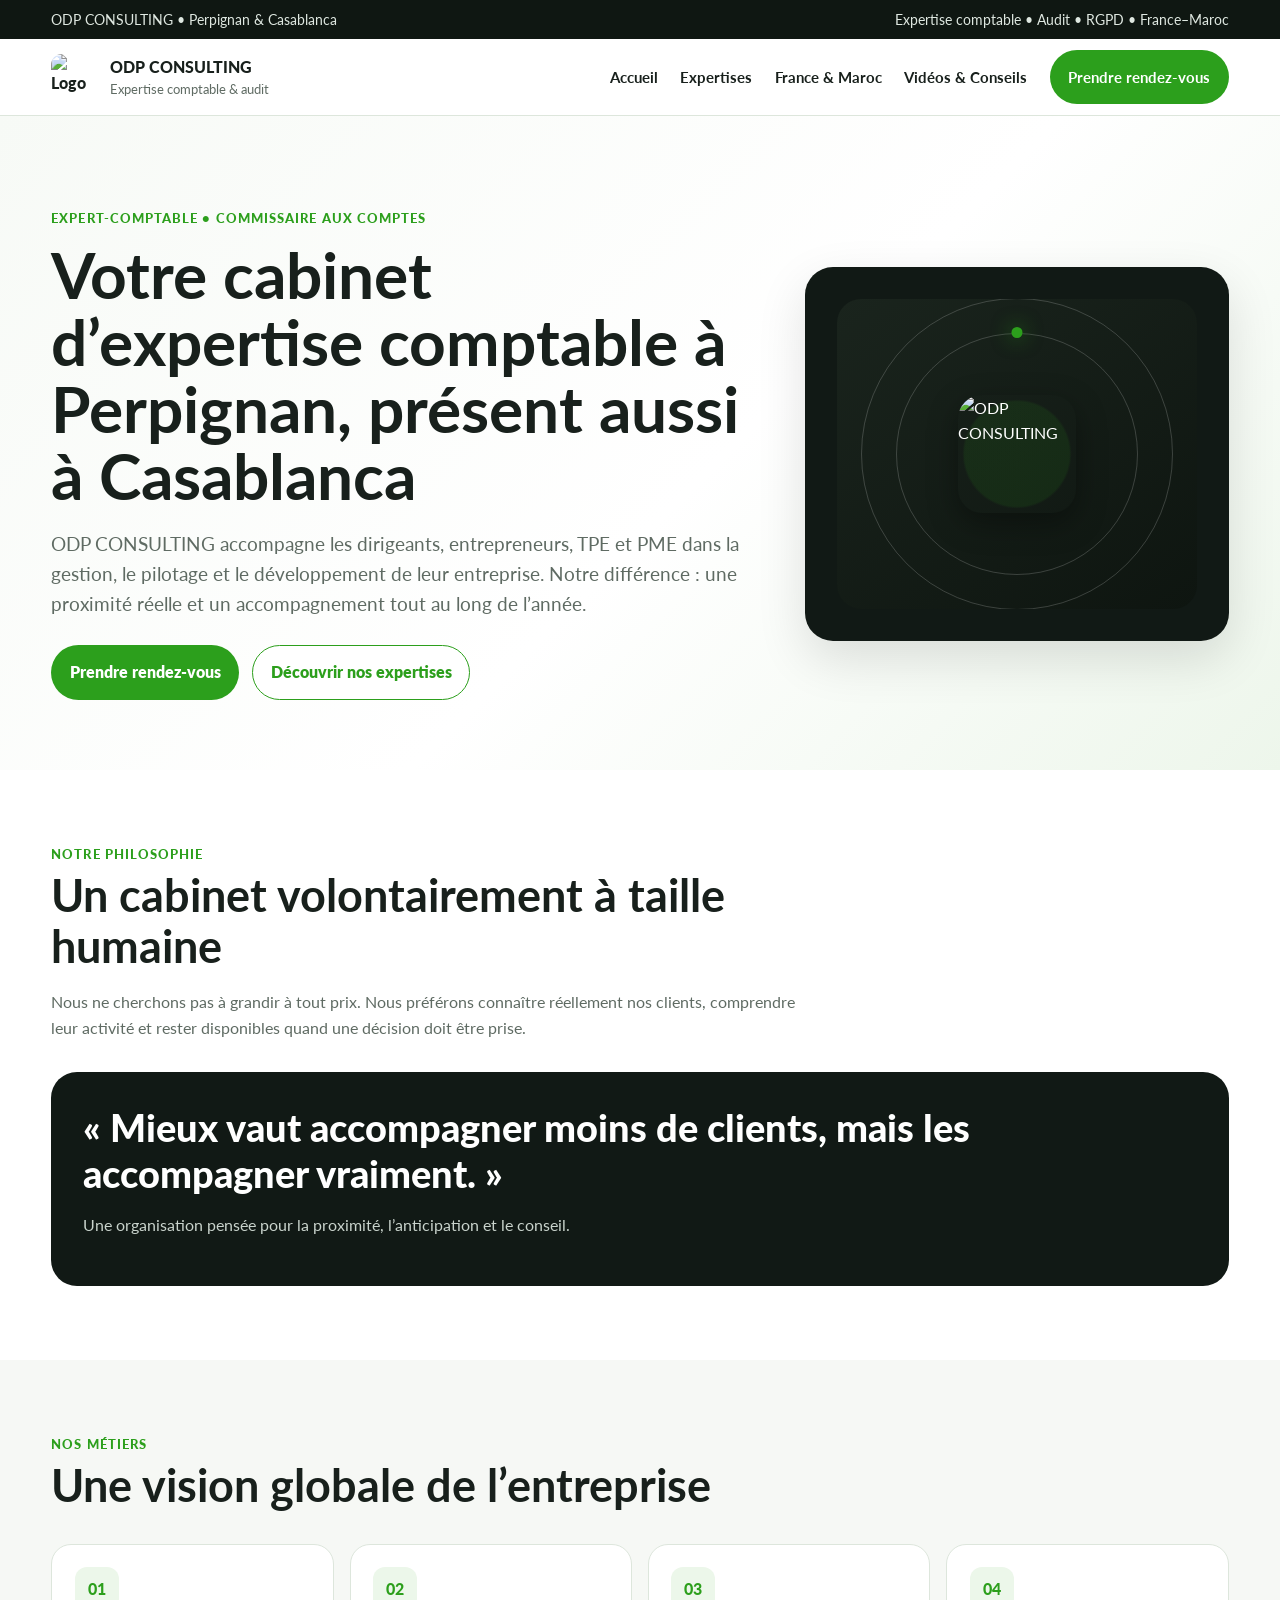
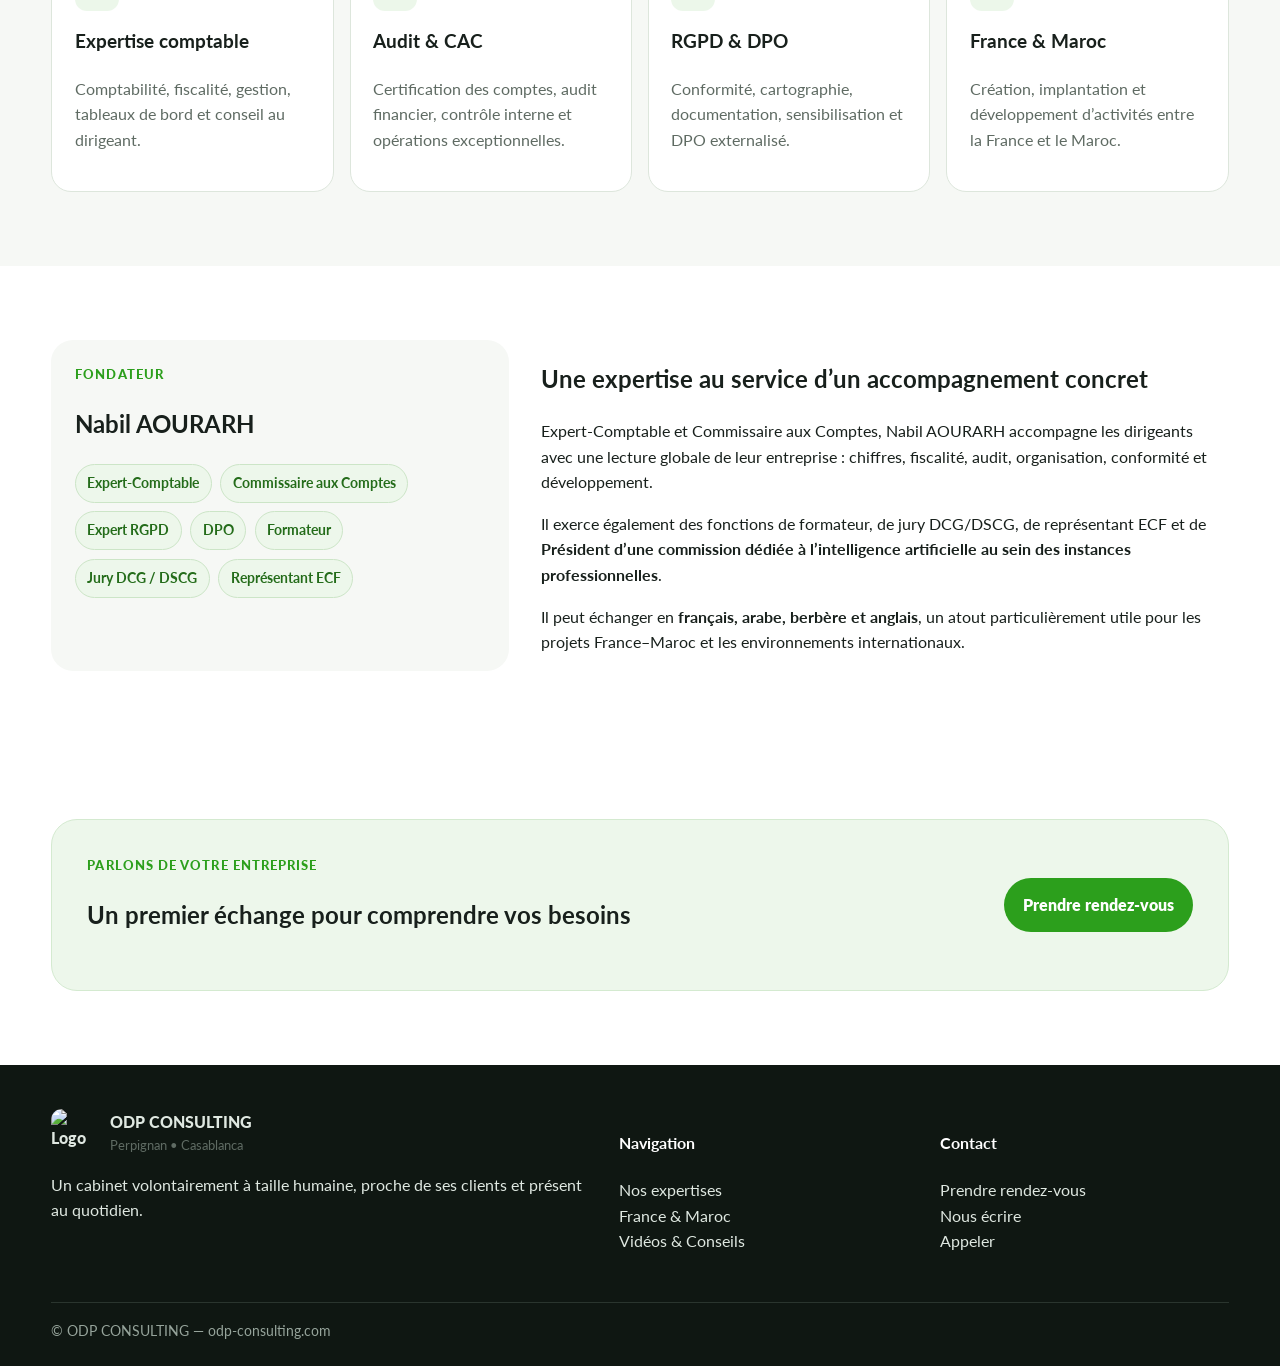
==== index.html @ b1652dbd "Add files via upload" ====
<!doctype html><html lang="fr"><head><meta charset="utf-8"><meta name="viewport" content="width=device-width,initial-scale=1"><title>Expert-comptable à Perpignan | ODP CONSULTING</title><meta name="description" content="ODP CONSULTING, cabinet d'expertise comptable et de commissariat aux comptes à Perpignan, présent également à Casablanca. Accompagnement quotidien, audit, RGPD et conseil France–Maroc."><link rel="canonical" href="https://odp-consulting.com/"><link rel="stylesheet" href="style.css"><link rel="icon" href="assets/logo.png"><script type="application/ld+json">{"@context":"https://schema.org","@type":"ProfessionalService","name":"ODP CONSULTING","url":"https://odp-consulting.com","areaServed":["Perpignan","Casablanca","France","Maroc"],"description":"Cabinet d'expertise comptable, commissariat aux comptes, audit, RGPD et accompagnement France-Maroc."}</script></head><body><div class="topbar"><div class="container"><span>ODP CONSULTING • Perpignan & Casablanca</span><span>Expertise comptable • Audit • RGPD • France–Maroc</span></div></div>
<header><div class="container nav"><a class="brand" href="index.html"><img src="assets/logo.png" alt="Logo ODP CONSULTING"><span>ODP CONSULTING<small>Expertise comptable & audit</small></span></a><button class="mobile-toggle" aria-label="Menu">☰</button><nav class="menu"><a href="index.html">Accueil</a><a href="expertises.html">Expertises</a><a href="france-maroc.html">France & Maroc</a><a href="conseils.html">Vidéos & Conseils</a><a class="btn btn-primary" data-bookings href="#">Prendre rendez-vous</a></nav></div></header>
<main><section class="hero"><div class="container hero-grid"><div><div class="eyebrow">Expert-comptable • Commissaire aux Comptes</div><h1>Votre cabinet d’expertise comptable à Perpignan, présent aussi à Casablanca</h1><p>ODP CONSULTING accompagne les dirigeants, entrepreneurs, TPE et PME dans la gestion, le pilotage et le développement de leur entreprise. Notre différence : une proximité réelle et un accompagnement tout au long de l’année.</p><div class="actions"><a class="btn btn-primary" data-bookings href="#">Prendre rendez-vous</a><a class="btn btn-outline" href="expertises.html">Découvrir nos expertises</a></div></div><div class="hero-card"><div class="orbit"><span class="dot"></span><img class="orbit-logo" src="assets/logo.png" alt="ODP CONSULTING"></div></div></div></section>
<section><div class="container"><div class="section-head"><div class="eyebrow">Notre philosophie</div><h2>Un cabinet volontairement à taille humaine</h2><p>Nous ne cherchons pas à grandir à tout prix. Nous préférons connaître réellement nos clients, comprendre leur activité et rester disponibles quand une décision doit être prise.</p></div><div class="band" style="border-radius:26px;padding:2rem"><div class="quote">« Mieux vaut accompagner moins de clients, mais les accompagner vraiment. »</div><p class="muted">Une organisation pensée pour la proximité, l’anticipation et le conseil.</p></div></div></section>
<section style="background:var(--bg)"><div class="container"><div class="section-head"><div class="eyebrow">Nos métiers</div><h2>Une vision globale de l’entreprise</h2></div><div class="grid-4"><div class="card"><div class="icon">01</div><h3>Expertise comptable</h3><p class="muted">Comptabilité, fiscalité, gestion, tableaux de bord et conseil au dirigeant.</p></div><div class="card"><div class="icon">02</div><h3>Audit & CAC</h3><p class="muted">Certification des comptes, audit financier, contrôle interne et opérations exceptionnelles.</p></div><div class="card"><div class="icon">03</div><h3>RGPD & DPO</h3><p class="muted">Conformité, cartographie, documentation, sensibilisation et DPO externalisé.</p></div><div class="card"><div class="icon">04</div><h3>France & Maroc</h3><p class="muted">Création, implantation et développement d’activités entre la France et le Maroc.</p></div></div></div></section>
<section><div class="container profile"><div class="profile-card"><div class="eyebrow">Fondateur</div><h2>Nabil AOURARH</h2><div class="tags"><span class="tag">Expert-Comptable</span><span class="tag">Commissaire aux Comptes</span><span class="tag">Expert RGPD</span><span class="tag">DPO</span><span class="tag">Formateur</span><span class="tag">Jury DCG / DSCG</span><span class="tag">Représentant ECF</span></div></div><div><h2>Une expertise au service d’un accompagnement concret</h2><p>Expert-Comptable et Commissaire aux Comptes, Nabil AOURARH accompagne les dirigeants avec une lecture globale de leur entreprise : chiffres, fiscalité, audit, organisation, conformité et développement.</p><p>Il exerce également des fonctions de formateur, de jury DCG/DSCG, de représentant ECF et de <strong>Président d’une commission dédiée à l’intelligence artificielle au sein des instances professionnelles</strong>.</p><p>Il peut échanger en <strong>français, arabe, berbère et anglais</strong>, un atout particulièrement utile pour les projets France–Maroc et les environnements internationaux.</p></div></div></section>
<section><div class="container cta"><div><div class="eyebrow">Parlons de votre entreprise</div><h2>Un premier échange pour comprendre vos besoins</h2></div><a class="btn btn-primary" data-bookings href="#">Prendre rendez-vous</a></div></section></main><div id="site-notice" class="notice container"></div><footer><div class="container footer-grid"><div><div class="brand"><img src="assets/logo.png" alt="Logo ODP CONSULTING"><span>ODP CONSULTING<small>Perpignan • Casablanca</small></span></div><p>Un cabinet volontairement à taille humaine, proche de ses clients et présent au quotidien.</p></div><div><h4>Navigation</h4><p><a href="expertises.html">Nos expertises</a><br><a href="france-maroc.html">France & Maroc</a><br><a href="conseils.html">Vidéos & Conseils</a></p></div><div><h4>Contact</h4><p><a data-bookings href="#">Prendre rendez-vous</a><br><a data-email href="#">Nous écrire</a><br><a data-phone href="#">Appeler</a></p></div></div><div class="container footer-bottom">© ODP CONSULTING — odp-consulting.com</div></footer><script src="config.js"></script><script src="script.js"></script></body></html>
---- style.css ----
@import url('https://fonts.googleapis.com/css2?family=Lato:wght@300;400;700;900&display=swap');
:root{--green:#2c9f1c;--green-dark:#1f7914;--ink:#18201c;--muted:#5f6b63;--bg:#f6f8f5;--card:#fff;--line:#dde6dc;--max:1180px}
*{box-sizing:border-box}html{scroll-behavior:smooth}body{margin:0;font-family:'Lato',Arial,sans-serif;color:var(--ink);background:#fff;line-height:1.6}a{color:inherit;text-decoration:none}img{max-width:100%}
.container{width:min(var(--max),92%);margin:auto}.topbar{background:#0f1712;color:#dfe8e1;font-size:.9rem}.topbar .container{display:flex;justify-content:space-between;gap:1rem;padding:.5rem 0;flex-wrap:wrap}
header{position:sticky;top:0;background:rgba(255,255,255,.96);backdrop-filter:blur(10px);border-bottom:1px solid var(--line);z-index:20}.nav{display:flex;align-items:center;justify-content:space-between;min-height:76px;gap:1rem}.brand{display:flex;align-items:center;gap:.8rem;font-weight:900}.brand img{width:46px;height:46px;border-radius:11px;object-fit:cover}.brand small{display:block;color:var(--muted);font-weight:400}.menu{display:flex;gap:1.4rem;align-items:center}.menu a{font-weight:700;font-size:.96rem}.menu a:hover,.menu a.active{color:var(--green)}.btn{display:inline-flex;align-items:center;justify-content:center;padding:.85rem 1.1rem;border-radius:999px;font-weight:800;border:1px solid transparent;cursor:pointer;transition:.2s}.btn-primary{background:var(--green);color:#fff}.btn-primary:hover{background:var(--green-dark);transform:translateY(-1px)}.btn-outline{border-color:var(--green);color:var(--green);background:#fff}.btn-outline:hover{background:#eef8ec}
.mobile-toggle{display:none;border:0;background:none;font-size:1.5rem}.hero{padding:92px 0 70px;background:linear-gradient(135deg,#f7faf6 0%,#fff 55%,#edf6eb 100%)}.hero-grid{display:grid;grid-template-columns:1.25fr .75fr;gap:3rem;align-items:center}.eyebrow{color:var(--green);font-weight:900;text-transform:uppercase;letter-spacing:.08em;font-size:.84rem}.hero h1{font-size:clamp(2.3rem,5vw,4.4rem);line-height:1.05;margin:.7rem 0 1.2rem;max-width:900px}.hero p{font-size:1.18rem;color:var(--muted);max-width:760px}.actions{display:flex;gap:.8rem;flex-wrap:wrap;margin-top:1.6rem}.hero-card{background:#111915;color:#fff;border-radius:28px;padding:2rem;box-shadow:0 18px 50px rgba(0,0,0,.12)}.orbit{height:310px;border-radius:24px;position:relative;display:grid;place-items:center;background:radial-gradient(circle at center,rgba(44,159,28,.12) 0 22%,transparent 23%),linear-gradient(145deg,#1a241d,#0e1510);overflow:hidden}.orbit:before,.orbit:after{content:"";position:absolute;border:1px solid rgba(255,255,255,.18);border-radius:50%;animation:spin 13s linear infinite}.orbit:before{width:240px;height:240px}.orbit:after{width:310px;height:310px;animation-duration:19s;animation-direction:reverse}.orbit .dot{position:absolute;width:11px;height:11px;background:var(--green);border-radius:50%;box-shadow:0 0 20px rgba(44,159,28,.8);top:28px;left:50%;transform:translateX(-50%)}.orbit-logo{width:118px;height:118px;border-radius:24px;object-fit:cover;z-index:2;box-shadow:0 10px 30px rgba(0,0,0,.35)}@keyframes spin{to{transform:rotate(360deg)}}
section{padding:74px 0}.section-head{max-width:760px;margin-bottom:2rem}.section-head h2{font-size:clamp(1.8rem,3.5vw,3rem);line-height:1.15;margin:.3rem 0}.section-head p{color:var(--muted)}.grid-3{display:grid;grid-template-columns:repeat(3,1fr);gap:1.2rem}.grid-4{display:grid;grid-template-columns:repeat(4,1fr);gap:1rem}.card{background:var(--card);border:1px solid var(--line);border-radius:20px;padding:1.4rem}.card h3{margin-top:.2rem}.icon{width:44px;height:44px;border-radius:12px;background:#ecf7ea;color:var(--green);display:grid;place-items:center;font-weight:900;margin-bottom:1rem}.muted{color:var(--muted)}.band{background:#111915;color:#fff}.band .muted{color:#c9d3cc}.quote{font-size:clamp(1.7rem,3vw,2.8rem);font-weight:900;line-height:1.2;max-width:900px}.split{display:grid;grid-template-columns:1fr 1fr;gap:2rem;align-items:start}.checks{display:grid;gap:.75rem}.check{display:flex;gap:.7rem}.check b{color:var(--green)}
.profile{display:grid;grid-template-columns:.8fr 1.2fr;gap:2rem}.profile-card{background:var(--bg);border-radius:22px;padding:1.5rem}.tags{display:flex;flex-wrap:wrap;gap:.55rem}.tag{background:#edf7eb;border:1px solid #cce5c7;color:#246c1a;padding:.45rem .7rem;border-radius:999px;font-size:.88rem;font-weight:700}.content-list{display:grid;gap:1rem}.content-card{display:grid;grid-template-columns:180px 1fr;gap:1rem;border:1px solid var(--line);border-radius:18px;padding:1rem}.thumb{min-height:120px;border-radius:13px;background:linear-gradient(135deg,#152019,#2c9f1c);display:grid;place-items:center;color:white;font-size:2rem}.filterbar{display:flex;gap:.55rem;flex-wrap:wrap;margin:1.2rem 0}.filter{border:1px solid var(--line);background:white;border-radius:999px;padding:.55rem .8rem;cursor:pointer}.filter.active{background:var(--green);color:#fff;border-color:var(--green)}
.cta{background:#edf7eb;border:1px solid #d4ead0;border-radius:26px;padding:2.2rem;display:flex;justify-content:space-between;align-items:center;gap:1.5rem}.notice{display:none;margin-top:1rem;padding:.8rem 1rem;border-radius:12px;background:#fff6d8;border:1px solid #f1df9a;color:#675817}.notice.show{display:block}
footer{background:#0f1712;color:#dfe8e1;padding:44px 0 24px}.footer-grid{display:grid;grid-template-columns:1.3fr .7fr .7fr;gap:2rem}.footer-grid h4{color:#fff}.footer-bottom{border-top:1px solid #2a352e;margin-top:2rem;padding-top:1rem;color:#96a49b;font-size:.9rem}
@media(max-width:900px){.menu{display:none;position:absolute;top:76px;left:0;right:0;background:#fff;border-bottom:1px solid var(--line);padding:1rem 4%;flex-direction:column;align-items:flex-start}.menu.open{display:flex}.mobile-toggle{display:block}.hero-grid,.split,.profile,.footer-grid{grid-template-columns:1fr}.grid-3,.grid-4{grid-template-columns:1fr 1fr}.hero{padding-top:60px}.hero-card{order:-1}.orbit{height:240px}.content-card{grid-template-columns:1fr}.cta{align-items:flex-start;flex-direction:column}}
@media(max-width:600px){.grid-3,.grid-4{grid-template-columns:1fr}.brand small{display:none}.topbar .container{font-size:.82rem}.hero h1{font-size:2.45rem}}
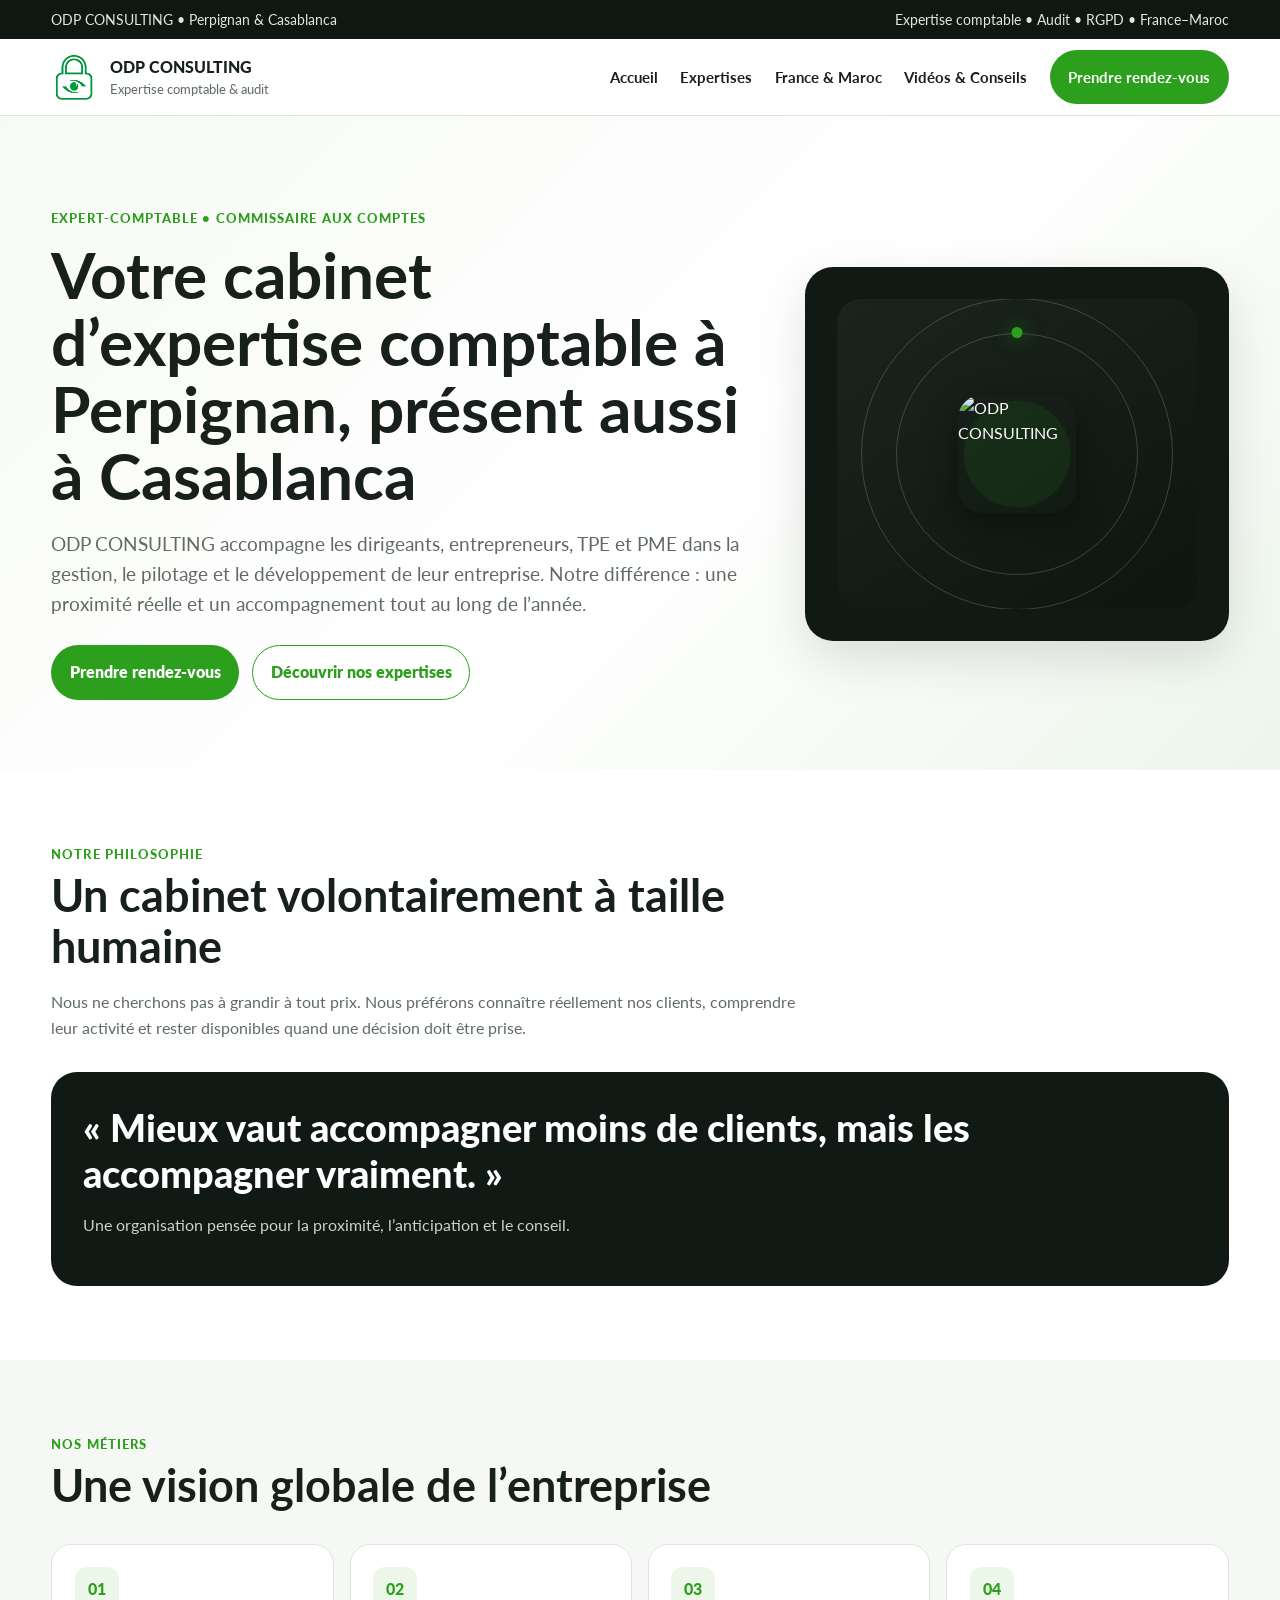
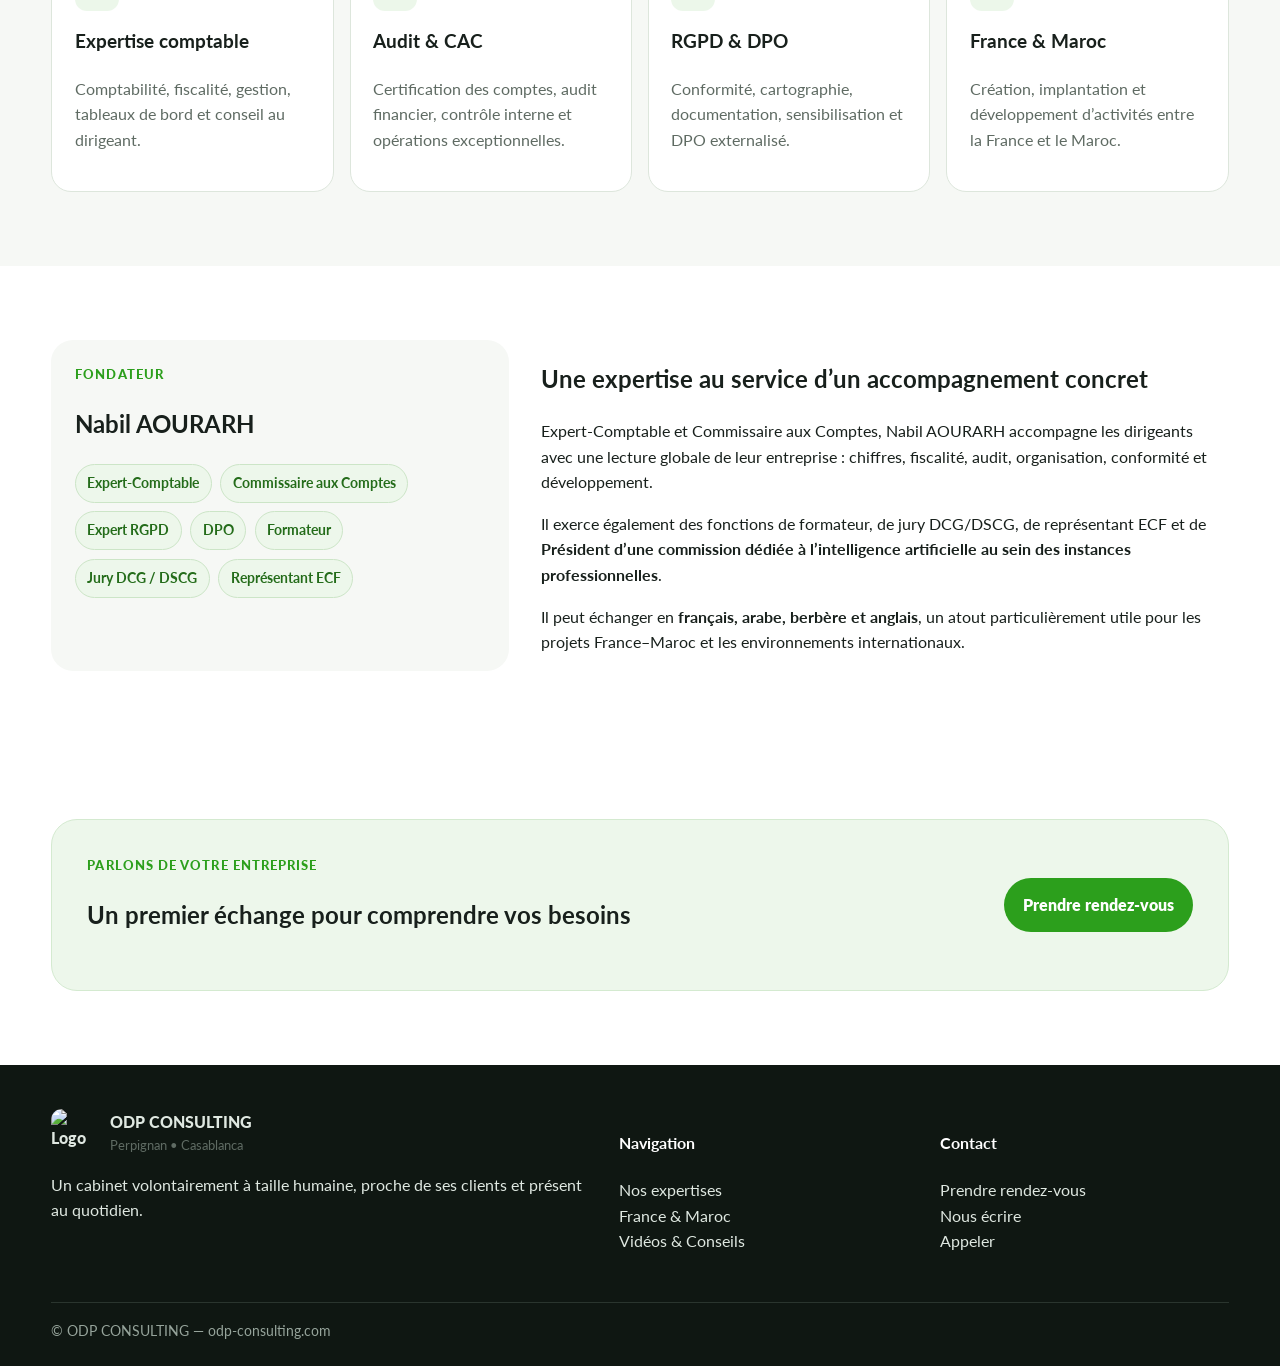
==== commit 11deac52: "Correction affichage logo ODP CONSULTING" ====
--- a/index.html
+++ b/index.html
@@ -1,5 +1,5 @@
 <!doctype html><html lang="fr"><head><meta charset="utf-8"><meta name="viewport" content="width=device-width,initial-scale=1"><title>Expert-comptable à Perpignan | ODP CONSULTING</title><meta name="description" content="ODP CONSULTING, cabinet d'expertise comptable et de commissariat aux comptes à Perpignan, présent également à Casablanca. Accompagnement quotidien, audit, RGPD et conseil France–Maroc."><link rel="canonical" href="https://odp-consulting.com/"><link rel="stylesheet" href="style.css"><link rel="icon" href="assets/logo.png"><script type="application/ld+json">{"@context":"https://schema.org","@type":"ProfessionalService","name":"ODP CONSULTING","url":"https://odp-consulting.com","areaServed":["Perpignan","Casablanca","France","Maroc"],"description":"Cabinet d'expertise comptable, commissariat aux comptes, audit, RGPD et accompagnement France-Maroc."}</script></head><body><div class="topbar"><div class="container"><span>ODP CONSULTING • Perpignan & Casablanca</span><span>Expertise comptable • Audit • RGPD • France–Maroc</span></div></div>
-<header><div class="container nav"><a class="brand" href="index.html"><img src="assets/logo.png" alt="Logo ODP CONSULTING"><span>ODP CONSULTING<small>Expertise comptable & audit</small></span></a><button class="mobile-toggle" aria-label="Menu">☰</button><nav class="menu"><a href="index.html">Accueil</a><a href="expertises.html">Expertises</a><a href="france-maroc.html">France & Maroc</a><a href="conseils.html">Vidéos & Conseils</a><a class="btn btn-primary" data-bookings href="#">Prendre rendez-vous</a></nav></div></header>
+<header><div class="container nav"><a class="brand" href="index.html"><img src="logo.png" alt="Logo ODP CONSULTING"><span>ODP CONSULTING<small>Expertise comptable & audit</small></span></a><button class="mobile-toggle" aria-label="Menu">☰</button><nav class="menu"><a href="index.html">Accueil</a><a href="expertises.html">Expertises</a><a href="france-maroc.html">France & Maroc</a><a href="conseils.html">Vidéos & Conseils</a><a class="btn btn-primary" data-bookings href="#">Prendre rendez-vous</a></nav></div></header>
 <main><section class="hero"><div class="container hero-grid"><div><div class="eyebrow">Expert-comptable • Commissaire aux Comptes</div><h1>Votre cabinet d’expertise comptable à Perpignan, présent aussi à Casablanca</h1><p>ODP CONSULTING accompagne les dirigeants, entrepreneurs, TPE et PME dans la gestion, le pilotage et le développement de leur entreprise. Notre différence : une proximité réelle et un accompagnement tout au long de l’année.</p><div class="actions"><a class="btn btn-primary" data-bookings href="#">Prendre rendez-vous</a><a class="btn btn-outline" href="expertises.html">Découvrir nos expertises</a></div></div><div class="hero-card"><div class="orbit"><span class="dot"></span><img class="orbit-logo" src="assets/logo.png" alt="ODP CONSULTING"></div></div></div></section>
 <section><div class="container"><div class="section-head"><div class="eyebrow">Notre philosophie</div><h2>Un cabinet volontairement à taille humaine</h2><p>Nous ne cherchons pas à grandir à tout prix. Nous préférons connaître réellement nos clients, comprendre leur activité et rester disponibles quand une décision doit être prise.</p></div><div class="band" style="border-radius:26px;padding:2rem"><div class="quote">« Mieux vaut accompagner moins de clients, mais les accompagner vraiment. »</div><p class="muted">Une organisation pensée pour la proximité, l’anticipation et le conseil.</p></div></div></section>
 <section style="background:var(--bg)"><div class="container"><div class="section-head"><div class="eyebrow">Nos métiers</div><h2>Une vision globale de l’entreprise</h2></div><div class="grid-4"><div class="card"><div class="icon">01</div><h3>Expertise comptable</h3><p class="muted">Comptabilité, fiscalité, gestion, tableaux de bord et conseil au dirigeant.</p></div><div class="card"><div class="icon">02</div><h3>Audit & CAC</h3><p class="muted">Certification des comptes, audit financier, contrôle interne et opérations exceptionnelles.</p></div><div class="card"><div class="icon">03</div><h3>RGPD & DPO</h3><p class="muted">Conformité, cartographie, documentation, sensibilisation et DPO externalisé.</p></div><div class="card"><div class="icon">04</div><h3>France & Maroc</h3><p class="muted">Création, implantation et développement d’activités entre la France et le Maroc.</p></div></div></div></section>
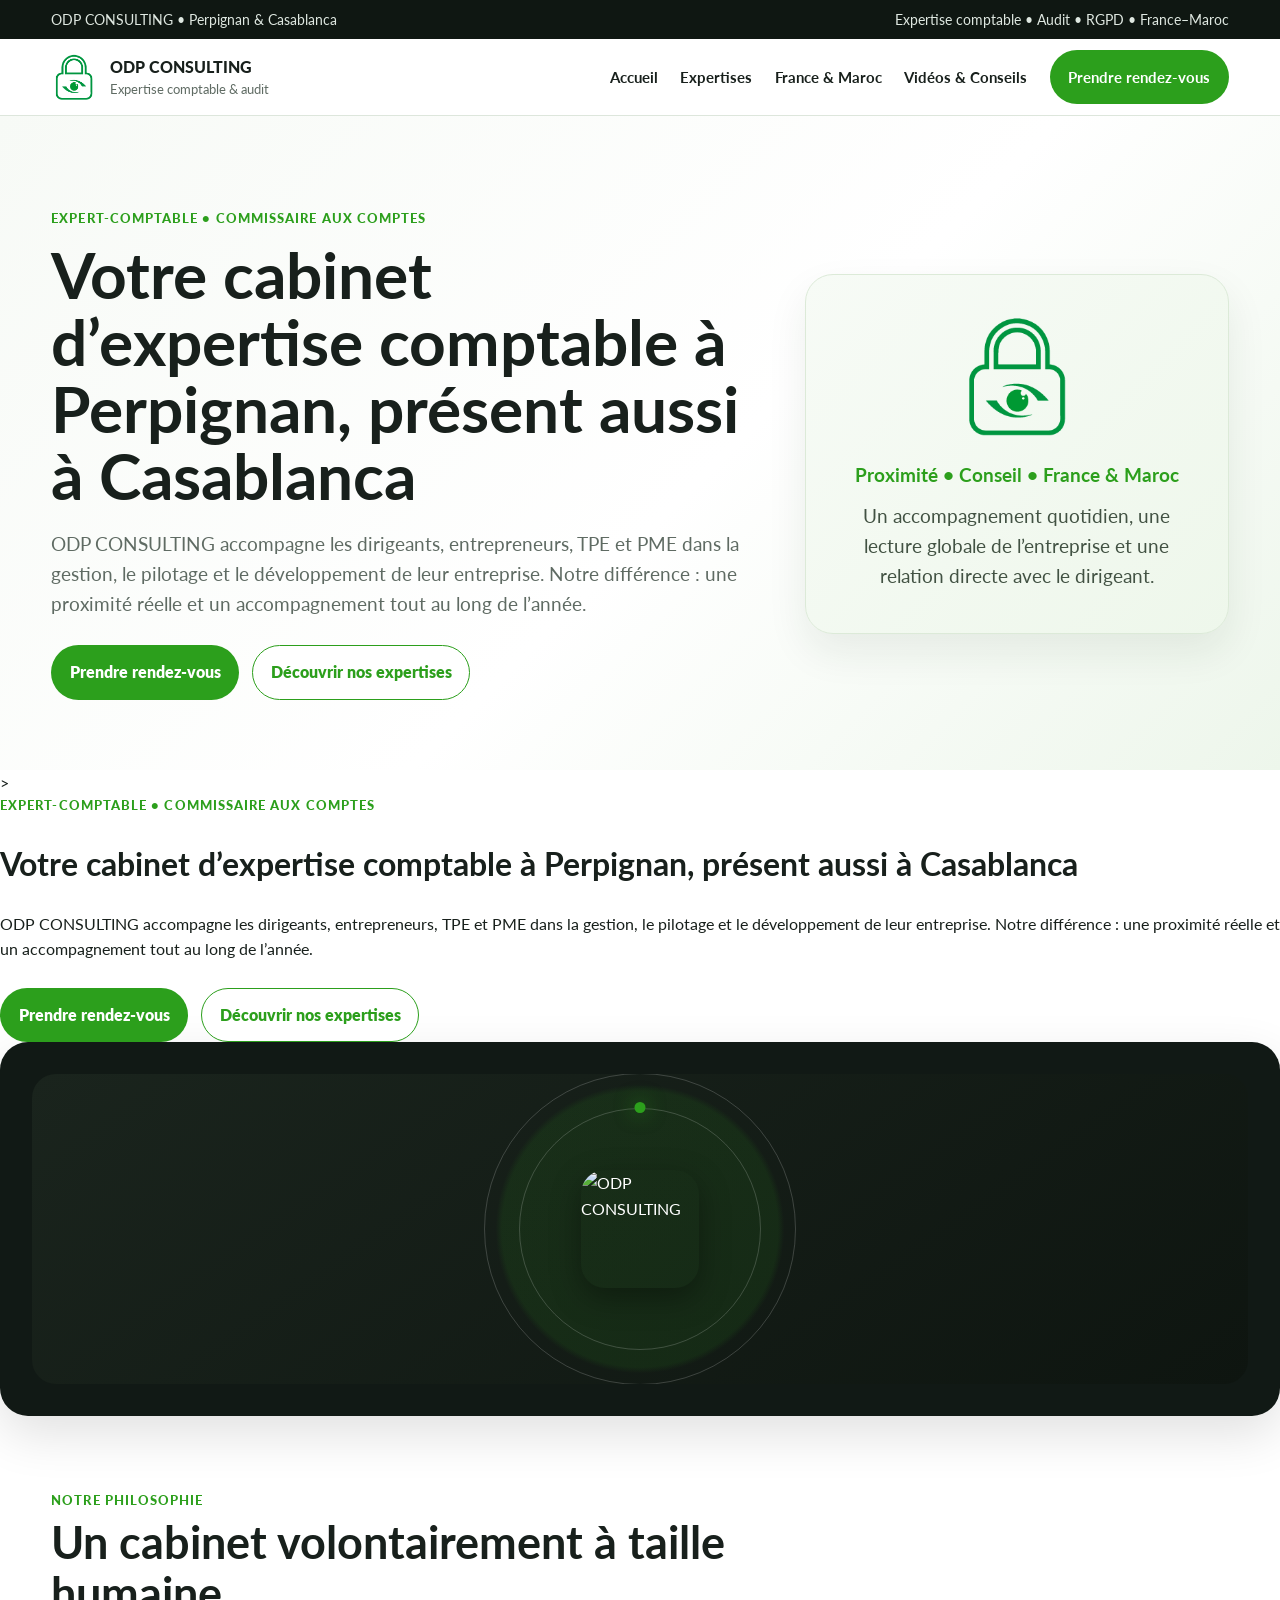
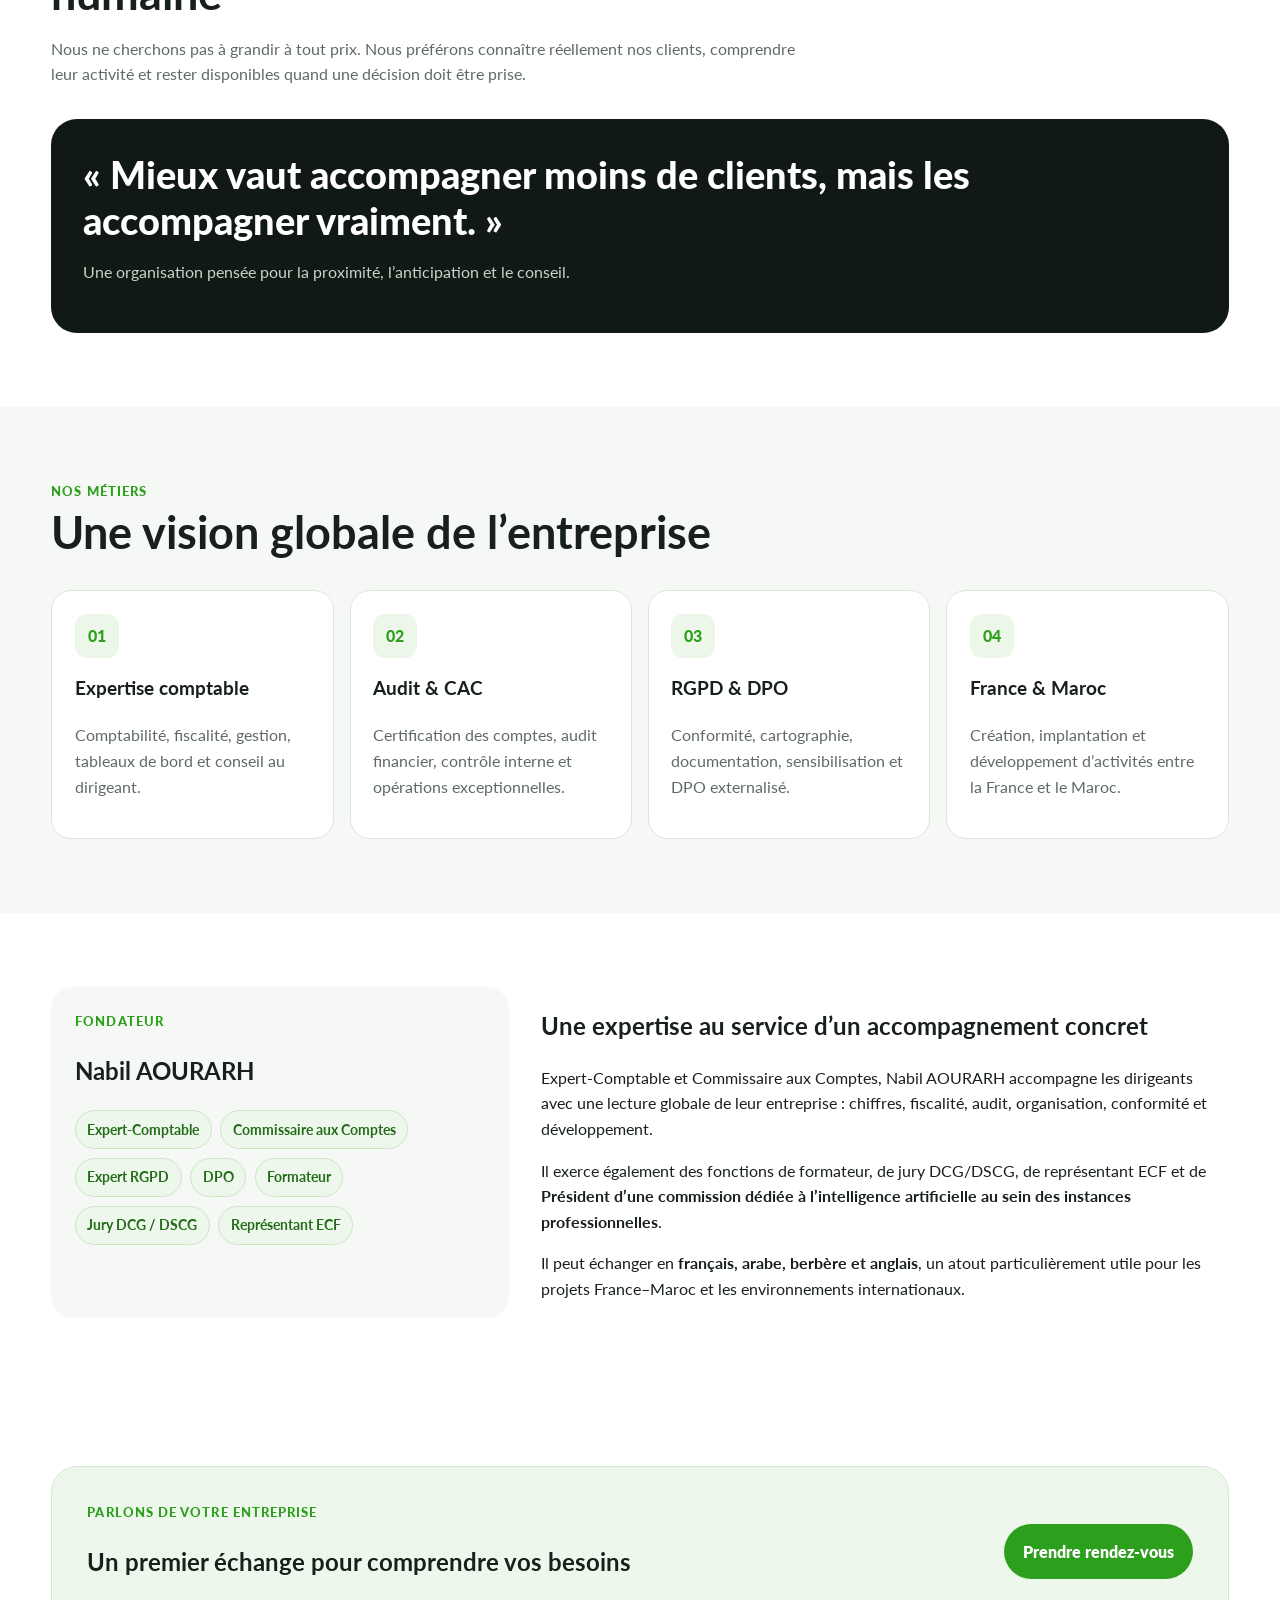
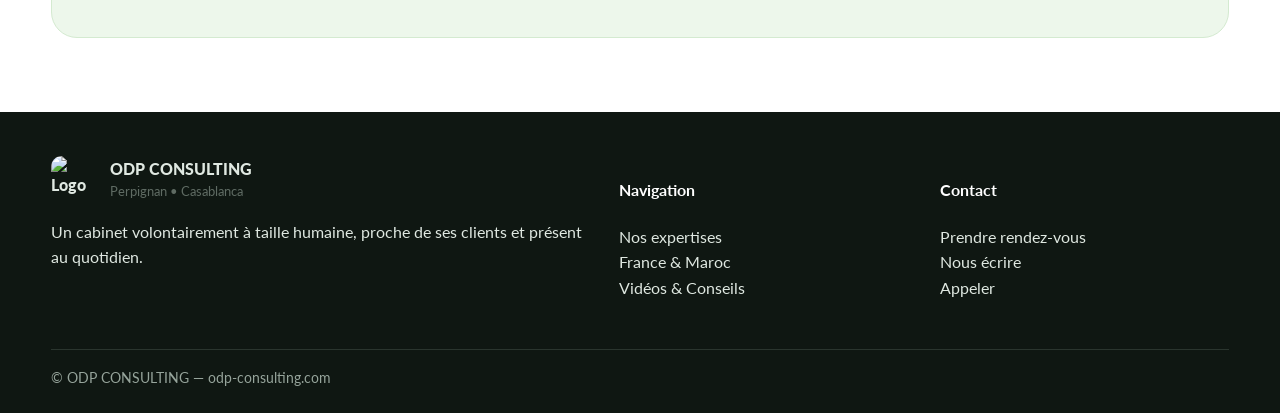
==== commit 74f75cf8: "Amélioration visuelle page accueil" ====
--- a/index.html
+++ b/index.html
@@ -1,6 +1,6 @@
 <!doctype html><html lang="fr"><head><meta charset="utf-8"><meta name="viewport" content="width=device-width,initial-scale=1"><title>Expert-comptable à Perpignan | ODP CONSULTING</title><meta name="description" content="ODP CONSULTING, cabinet d'expertise comptable et de commissariat aux comptes à Perpignan, présent également à Casablanca. Accompagnement quotidien, audit, RGPD et conseil France–Maroc."><link rel="canonical" href="https://odp-consulting.com/"><link rel="stylesheet" href="style.css"><link rel="icon" href="assets/logo.png"><script type="application/ld+json">{"@context":"https://schema.org","@type":"ProfessionalService","name":"ODP CONSULTING","url":"https://odp-consulting.com","areaServed":["Perpignan","Casablanca","France","Maroc"],"description":"Cabinet d'expertise comptable, commissariat aux comptes, audit, RGPD et accompagnement France-Maroc."}</script></head><body><div class="topbar"><div class="container"><span>ODP CONSULTING • Perpignan & Casablanca</span><span>Expertise comptable • Audit • RGPD • France–Maroc</span></div></div>
 <header><div class="container nav"><a class="brand" href="index.html"><img src="logo.png" alt="Logo ODP CONSULTING"><span>ODP CONSULTING<small>Expertise comptable & audit</small></span></a><button class="mobile-toggle" aria-label="Menu">☰</button><nav class="menu"><a href="index.html">Accueil</a><a href="expertises.html">Expertises</a><a href="france-maroc.html">France & Maroc</a><a href="conseils.html">Vidéos & Conseils</a><a class="btn btn-primary" data-bookings href="#">Prendre rendez-vous</a></nav></div></header>
-<main><section class="hero"><div class="container hero-grid"><div><div class="eyebrow">Expert-comptable • Commissaire aux Comptes</div><h1>Votre cabinet d’expertise comptable à Perpignan, présent aussi à Casablanca</h1><p>ODP CONSULTING accompagne les dirigeants, entrepreneurs, TPE et PME dans la gestion, le pilotage et le développement de leur entreprise. Notre différence : une proximité réelle et un accompagnement tout au long de l’année.</p><div class="actions"><a class="btn btn-primary" data-bookings href="#">Prendre rendez-vous</a><a class="btn btn-outline" href="expertises.html">Découvrir nos expertises</a></div></div><div class="hero-card"><div class="orbit"><span class="dot"></span><img class="orbit-logo" src="assets/logo.png" alt="ODP CONSULTING"></div></div></div></section>
+<main><section class="hero"><div class="container hero-grid"><div><div class="eyebrow">Expert-comptable • Commissaire aux Comptes</div><h1>Votre cabinet d’expertise comptable à Perpignan, présent aussi à Casablanca</h1><p>ODP CONSULTING accompagne les dirigeants, entrepreneurs, TPE et PME dans la gestion, le pilotage et le développement de leur entreprise. Notre différence : une proximité réelle et un accompagnement tout au long de l’année.</p><div class="actions"><a class="btn btn-primary" data-bookings href="#">Prendre rendez-vous</a><a class="btn btn-outline" href="expertises.html">Découvrir nos expertises</a></div></div><div class="hero-card" style="background:linear-gradient(135deg,#f7fbf6,#eef7eb);border:1px solid #dcead8;border-radius:28px;padding:2rem;min-height:360px;display:flex;align-items:center;justify-content:center;box-shadow:0 18px 40px rgba(27,54,27,.08)"><div style="text-align:center"><img src="logo.png" alt="ODP CONSULTING" style="width:120px;margin-bottom:18px"><h3 style="margin:0 0 10px;color:#2c9f1c">Proximité • Conseil • France & Maroc</h3><p style="margin:0;color:#425243">Un accompagnement quotidien, une lecture globale de l’entreprise et une relation directe avec le dirigeant.</p></div></div></div></section>><div><div class="eyebrow">Expert-comptable • Commissaire aux Comptes</div><h1>Votre cabinet d’expertise comptable à Perpignan, présent aussi à Casablanca</h1><p>ODP CONSULTING accompagne les dirigeants, entrepreneurs, TPE et PME dans la gestion, le pilotage et le développement de leur entreprise. Notre différence : une proximité réelle et un accompagnement tout au long de l’année.</p><div class="actions"><a class="btn btn-primary" data-bookings href="#">Prendre rendez-vous</a><a class="btn btn-outline" href="expertises.html">Découvrir nos expertises</a></div></div><div class="hero-card"><div class="orbit"><span class="dot"></span><img class="orbit-logo" src="assets/logo.png" alt="ODP CONSULTING"></div></div></div></section>
 <section><div class="container"><div class="section-head"><div class="eyebrow">Notre philosophie</div><h2>Un cabinet volontairement à taille humaine</h2><p>Nous ne cherchons pas à grandir à tout prix. Nous préférons connaître réellement nos clients, comprendre leur activité et rester disponibles quand une décision doit être prise.</p></div><div class="band" style="border-radius:26px;padding:2rem"><div class="quote">« Mieux vaut accompagner moins de clients, mais les accompagner vraiment. »</div><p class="muted">Une organisation pensée pour la proximité, l’anticipation et le conseil.</p></div></div></section>
 <section style="background:var(--bg)"><div class="container"><div class="section-head"><div class="eyebrow">Nos métiers</div><h2>Une vision globale de l’entreprise</h2></div><div class="grid-4"><div class="card"><div class="icon">01</div><h3>Expertise comptable</h3><p class="muted">Comptabilité, fiscalité, gestion, tableaux de bord et conseil au dirigeant.</p></div><div class="card"><div class="icon">02</div><h3>Audit & CAC</h3><p class="muted">Certification des comptes, audit financier, contrôle interne et opérations exceptionnelles.</p></div><div class="card"><div class="icon">03</div><h3>RGPD & DPO</h3><p class="muted">Conformité, cartographie, documentation, sensibilisation et DPO externalisé.</p></div><div class="card"><div class="icon">04</div><h3>France & Maroc</h3><p class="muted">Création, implantation et développement d’activités entre la France et le Maroc.</p></div></div></div></section>
 <section><div class="container profile"><div class="profile-card"><div class="eyebrow">Fondateur</div><h2>Nabil AOURARH</h2><div class="tags"><span class="tag">Expert-Comptable</span><span class="tag">Commissaire aux Comptes</span><span class="tag">Expert RGPD</span><span class="tag">DPO</span><span class="tag">Formateur</span><span class="tag">Jury DCG / DSCG</span><span class="tag">Représentant ECF</span></div></div><div><h2>Une expertise au service d’un accompagnement concret</h2><p>Expert-Comptable et Commissaire aux Comptes, Nabil AOURARH accompagne les dirigeants avec une lecture globale de leur entreprise : chiffres, fiscalité, audit, organisation, conformité et développement.</p><p>Il exerce également des fonctions de formateur, de jury DCG/DSCG, de représentant ECF et de <strong>Président d’une commission dédiée à l’intelligence artificielle au sein des instances professionnelles</strong>.</p><p>Il peut échanger en <strong>français, arabe, berbère et anglais</strong>, un atout particulièrement utile pour les projets France–Maroc et les environnements internationaux.</p></div></div></section>
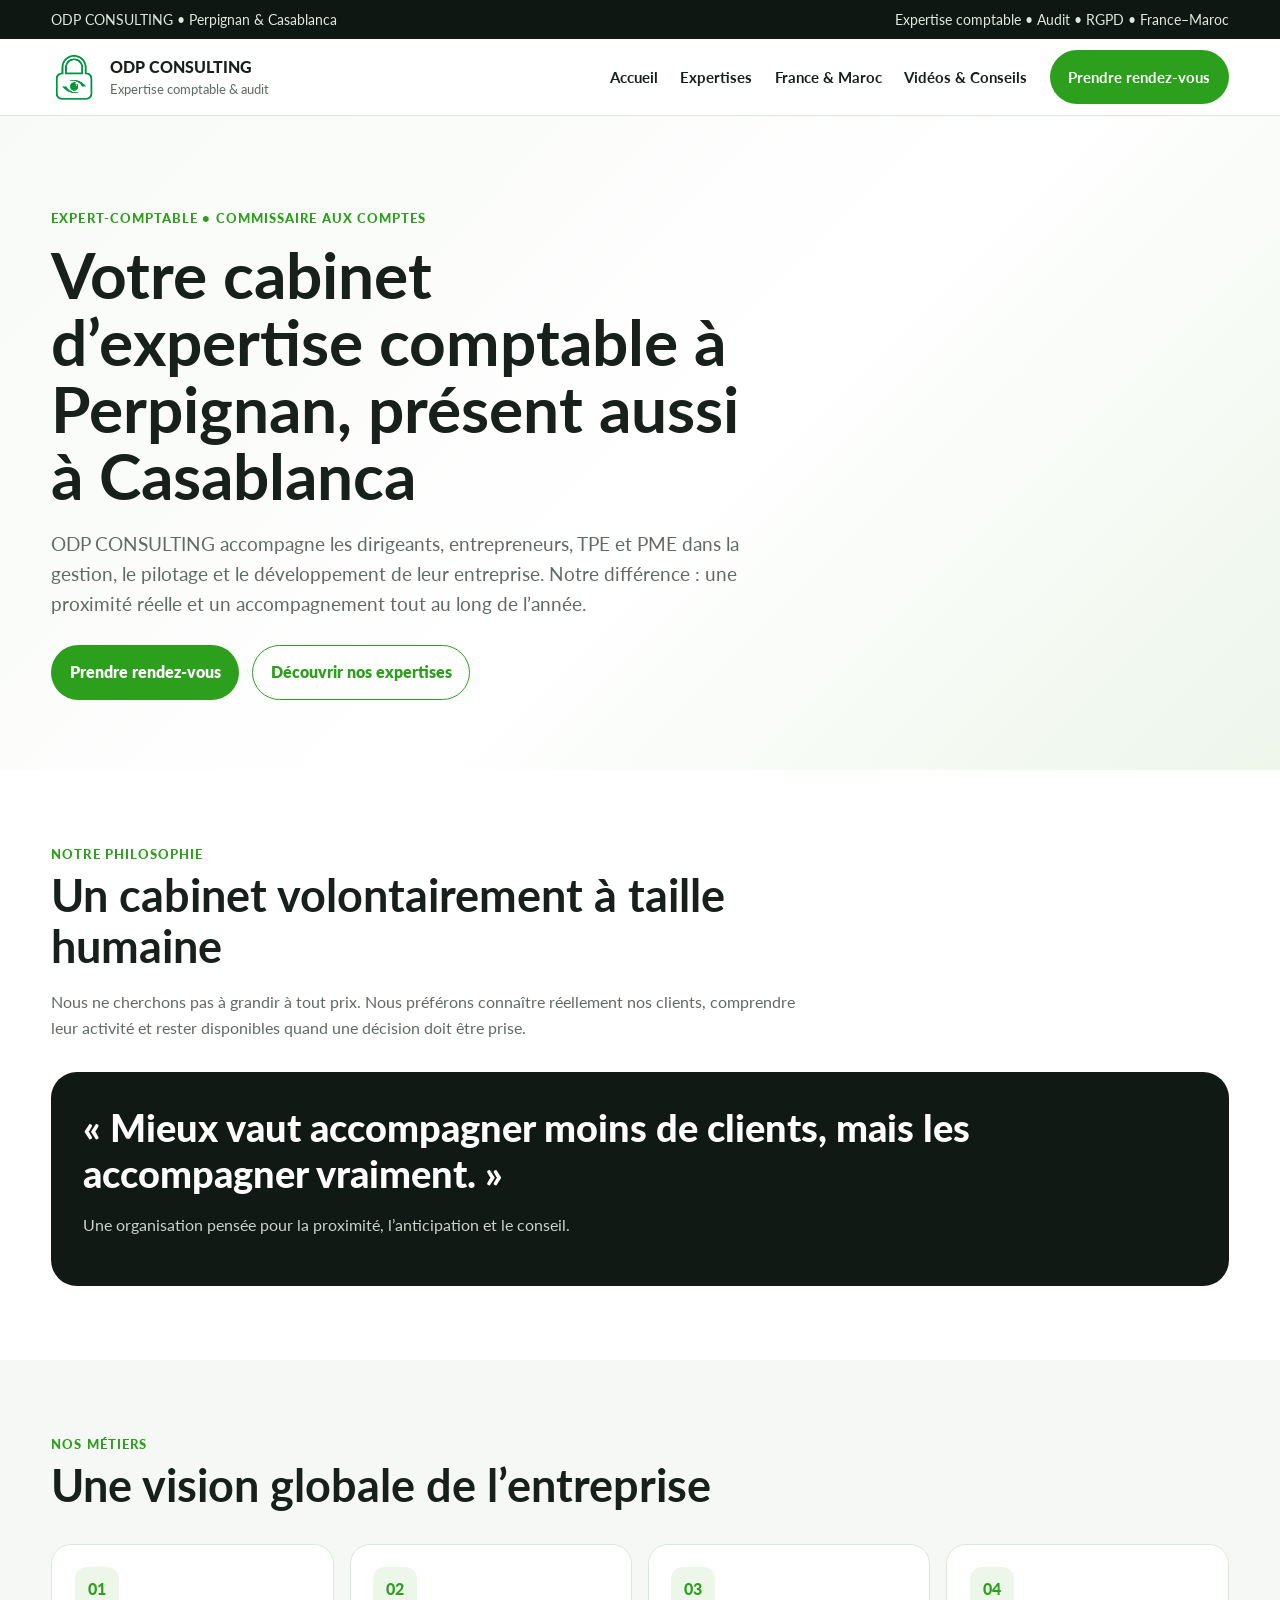
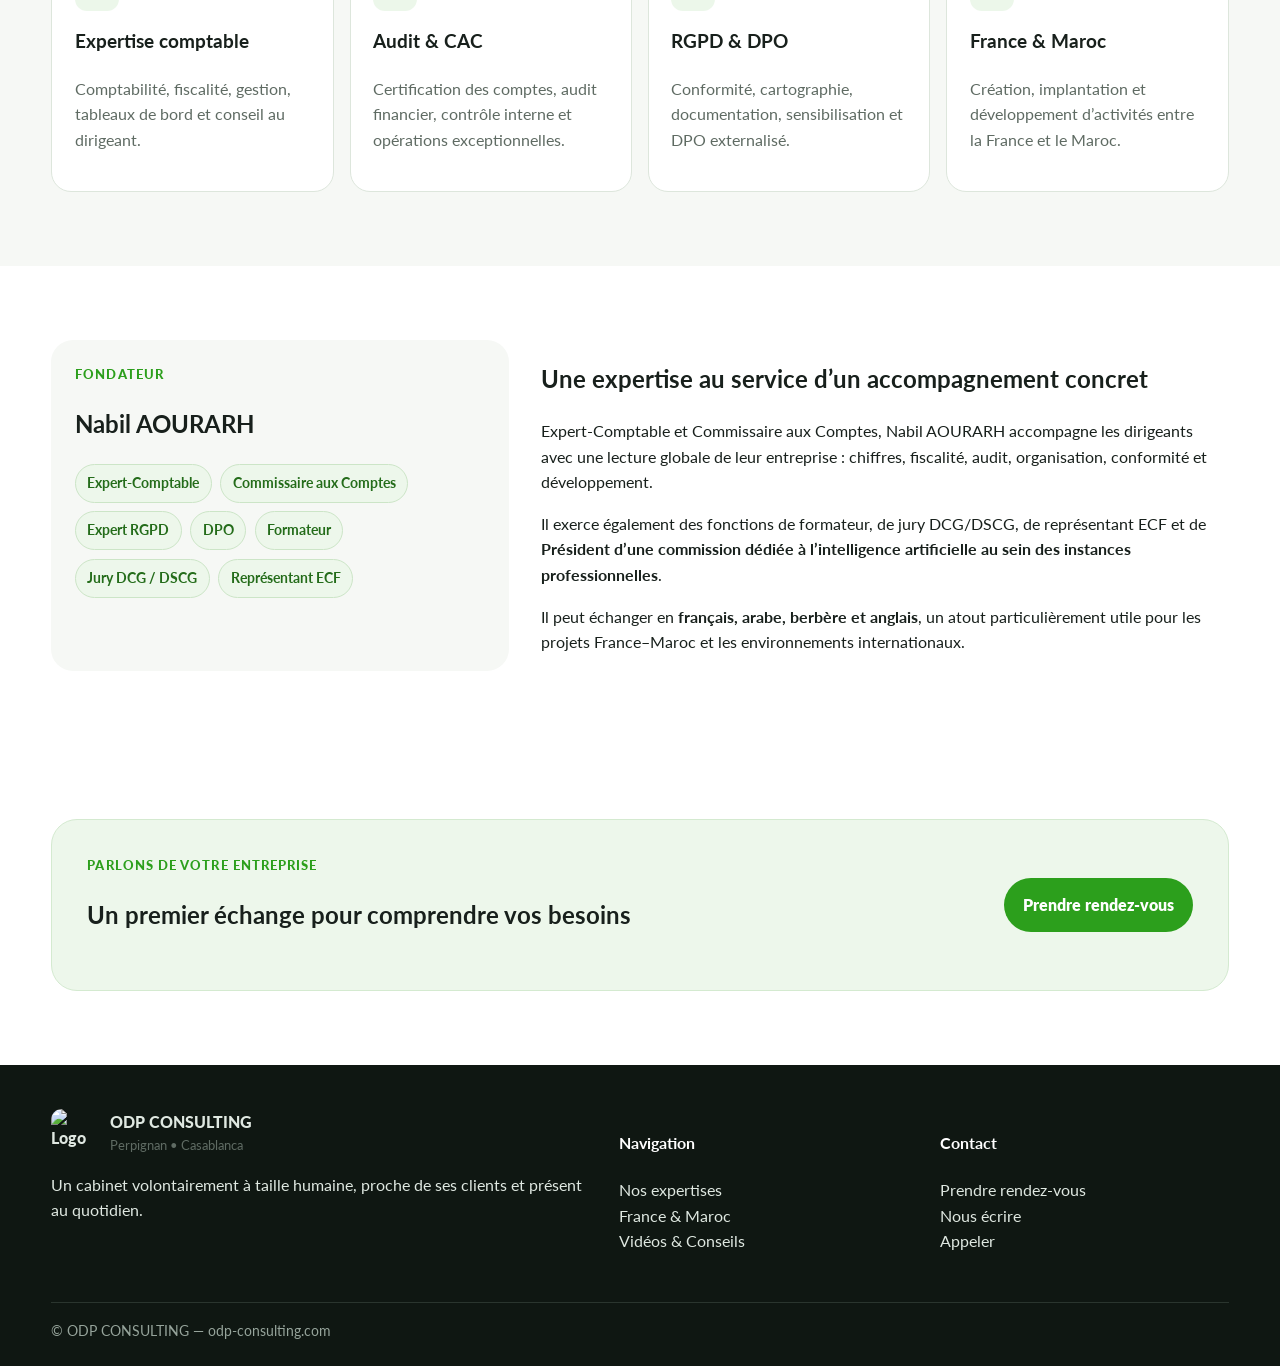
==== commit 97bd8023: "Suppression du visuel accueil et correction du doublon" ====
--- a/index.html
+++ b/index.html
@@ -1,6 +1,6 @@
 <!doctype html><html lang="fr"><head><meta charset="utf-8"><meta name="viewport" content="width=device-width,initial-scale=1"><title>Expert-comptable à Perpignan | ODP CONSULTING</title><meta name="description" content="ODP CONSULTING, cabinet d'expertise comptable et de commissariat aux comptes à Perpignan, présent également à Casablanca. Accompagnement quotidien, audit, RGPD et conseil France–Maroc."><link rel="canonical" href="https://odp-consulting.com/"><link rel="stylesheet" href="style.css"><link rel="icon" href="assets/logo.png"><script type="application/ld+json">{"@context":"https://schema.org","@type":"ProfessionalService","name":"ODP CONSULTING","url":"https://odp-consulting.com","areaServed":["Perpignan","Casablanca","France","Maroc"],"description":"Cabinet d'expertise comptable, commissariat aux comptes, audit, RGPD et accompagnement France-Maroc."}</script></head><body><div class="topbar"><div class="container"><span>ODP CONSULTING • Perpignan & Casablanca</span><span>Expertise comptable • Audit • RGPD • France–Maroc</span></div></div>
 <header><div class="container nav"><a class="brand" href="index.html"><img src="logo.png" alt="Logo ODP CONSULTING"><span>ODP CONSULTING<small>Expertise comptable & audit</small></span></a><button class="mobile-toggle" aria-label="Menu">☰</button><nav class="menu"><a href="index.html">Accueil</a><a href="expertises.html">Expertises</a><a href="france-maroc.html">France & Maroc</a><a href="conseils.html">Vidéos & Conseils</a><a class="btn btn-primary" data-bookings href="#">Prendre rendez-vous</a></nav></div></header>
-<main><section class="hero"><div class="container hero-grid"><div><div class="eyebrow">Expert-comptable • Commissaire aux Comptes</div><h1>Votre cabinet d’expertise comptable à Perpignan, présent aussi à Casablanca</h1><p>ODP CONSULTING accompagne les dirigeants, entrepreneurs, TPE et PME dans la gestion, le pilotage et le développement de leur entreprise. Notre différence : une proximité réelle et un accompagnement tout au long de l’année.</p><div class="actions"><a class="btn btn-primary" data-bookings href="#">Prendre rendez-vous</a><a class="btn btn-outline" href="expertises.html">Découvrir nos expertises</a></div></div><div class="hero-card" style="background:linear-gradient(135deg,#f7fbf6,#eef7eb);border:1px solid #dcead8;border-radius:28px;padding:2rem;min-height:360px;display:flex;align-items:center;justify-content:center;box-shadow:0 18px 40px rgba(27,54,27,.08)"><div style="text-align:center"><img src="logo.png" alt="ODP CONSULTING" style="width:120px;margin-bottom:18px"><h3 style="margin:0 0 10px;color:#2c9f1c">Proximité • Conseil • France & Maroc</h3><p style="margin:0;color:#425243">Un accompagnement quotidien, une lecture globale de l’entreprise et une relation directe avec le dirigeant.</p></div></div></div></section>><div><div class="eyebrow">Expert-comptable • Commissaire aux Comptes</div><h1>Votre cabinet d’expertise comptable à Perpignan, présent aussi à Casablanca</h1><p>ODP CONSULTING accompagne les dirigeants, entrepreneurs, TPE et PME dans la gestion, le pilotage et le développement de leur entreprise. Notre différence : une proximité réelle et un accompagnement tout au long de l’année.</p><div class="actions"><a class="btn btn-primary" data-bookings href="#">Prendre rendez-vous</a><a class="btn btn-outline" href="expertises.html">Découvrir nos expertises</a></div></div><div class="hero-card"><div class="orbit"><span class="dot"></span><img class="orbit-logo" src="assets/logo.png" alt="ODP CONSULTING"></div></div></div></section>
+<main><section class="hero"><div class="container hero-grid"><div><div class="eyebrow">Expert-comptable • Commissaire aux Comptes</div><h1>Votre cabinet d’expertise comptable à Perpignan, présent aussi à Casablanca</h1><p>ODP CONSULTING accompagne les dirigeants, entrepreneurs, TPE et PME dans la gestion, le pilotage et le développement de leur entreprise. Notre différence : une proximité réelle et un accompagnement tout au long de l’année.</p><div class="actions"><a class="btn btn-primary" data-bookings href="#">Prendre rendez-vous</a><a class="btn btn-outline" href="expertises.html">Découvrir nos expertises</a></div></div></div></section>
 <section><div class="container"><div class="section-head"><div class="eyebrow">Notre philosophie</div><h2>Un cabinet volontairement à taille humaine</h2><p>Nous ne cherchons pas à grandir à tout prix. Nous préférons connaître réellement nos clients, comprendre leur activité et rester disponibles quand une décision doit être prise.</p></div><div class="band" style="border-radius:26px;padding:2rem"><div class="quote">« Mieux vaut accompagner moins de clients, mais les accompagner vraiment. »</div><p class="muted">Une organisation pensée pour la proximité, l’anticipation et le conseil.</p></div></div></section>
 <section style="background:var(--bg)"><div class="container"><div class="section-head"><div class="eyebrow">Nos métiers</div><h2>Une vision globale de l’entreprise</h2></div><div class="grid-4"><div class="card"><div class="icon">01</div><h3>Expertise comptable</h3><p class="muted">Comptabilité, fiscalité, gestion, tableaux de bord et conseil au dirigeant.</p></div><div class="card"><div class="icon">02</div><h3>Audit & CAC</h3><p class="muted">Certification des comptes, audit financier, contrôle interne et opérations exceptionnelles.</p></div><div class="card"><div class="icon">03</div><h3>RGPD & DPO</h3><p class="muted">Conformité, cartographie, documentation, sensibilisation et DPO externalisé.</p></div><div class="card"><div class="icon">04</div><h3>France & Maroc</h3><p class="muted">Création, implantation et développement d’activités entre la France et le Maroc.</p></div></div></div></section>
 <section><div class="container profile"><div class="profile-card"><div class="eyebrow">Fondateur</div><h2>Nabil AOURARH</h2><div class="tags"><span class="tag">Expert-Comptable</span><span class="tag">Commissaire aux Comptes</span><span class="tag">Expert RGPD</span><span class="tag">DPO</span><span class="tag">Formateur</span><span class="tag">Jury DCG / DSCG</span><span class="tag">Représentant ECF</span></div></div><div><h2>Une expertise au service d’un accompagnement concret</h2><p>Expert-Comptable et Commissaire aux Comptes, Nabil AOURARH accompagne les dirigeants avec une lecture globale de leur entreprise : chiffres, fiscalité, audit, organisation, conformité et développement.</p><p>Il exerce également des fonctions de formateur, de jury DCG/DSCG, de représentant ECF et de <strong>Président d’une commission dédiée à l’intelligence artificielle au sein des instances professionnelles</strong>.</p><p>Il peut échanger en <strong>français, arabe, berbère et anglais</strong>, un atout particulièrement utile pour les projets France–Maroc et les environnements internationaux.</p></div></div></section>
